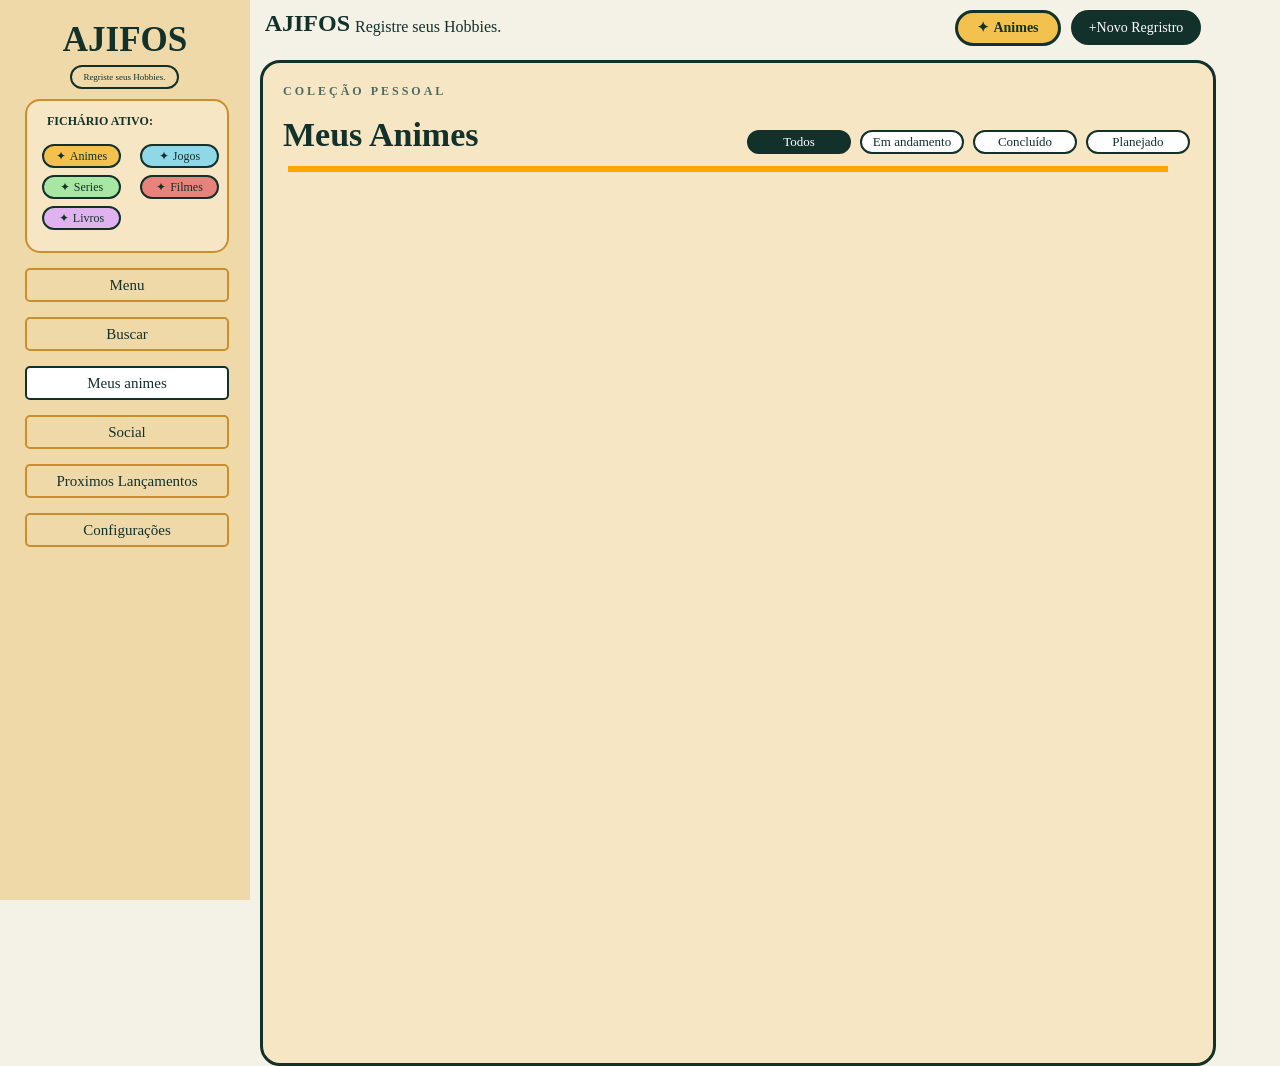
==== animes/menu-anime.html @ 826eac8b "commit inicial" ====
<!DOCTYPE html>
<html lang="pt-br">
<head>
    <meta charset="UTF-8">
    <meta name="viewport" content="width=device-width, initial-scale=1.0">
    <link rel="stylesheet" href="../css/animes/menu.css">
    <title>Meus Animes</title>
</head>
<body>
    <header>
        <h2>AJIFOS</h2>
        <p>Registre seus Hobbies.</p>
        <h3 id="laranja" class="simbolo">Animes</h3>
        <a href="#" id="verde">+Novo Regristro</a>
    </header>
    <nav class="barra">
        <h2>AJIFOS</h2>
        <p>Regriste seus Hobbies.</p>
        <div>
            <h3> FICHÁRIO ATIVO:</h3>
            <a href="menu-anime.html" class="simbolo" id="laranja">Animes</a>
            <a href="../jogos/menu.html" class="simbolo" id="azul-claro">Jogos</a>
            <a href="../series/menu.html" class="simbolo" id="verde-claro">Series</a>
            <a href="../filmes/menu.html" class="simbolo" id="vermelho-claro">Filmes</a>
            <a href="../livros/menu.html" class="simbolo" id="roxo-claro">Livros</a>
        </div>
        <a href="../index.html">Menu</a>   
        <a href="busca.html">Buscar</a> 
        <a href="menu-anime.html" id="branco-borda">Meus animes</a>
        <a href="social.html">Social</a>
        <a href="#">Proximos Lançamentos</a>
        <a href="#">Configurações</a>
    </nav>
    <main>
        <section>
            <h3>COLEÇÃO PESSOAL</h3>
            <H1>Meus Animes</H1>
            <a href="#" id="verde-borda">Todos</a>
            <a href="#">Em andamento</a>
            <a href="#">Concluído</a>
            <a href="#">Planejado</a>
            <h2></h2>
        </section>
    </main>
</body>
</html>
---- css/animes/menu.css ----
@font-face {
    font-family: "Playfair-Display-Bold";
    src: url(../fontes/PlayfairDisplay-Bold.ttf)
    format(truetype);
    font-weight: 700;
    font-display: swap;
}

@font-face {
    font-family: "Inter";
    src: url(../fontes/Inter_18pt-Regular.ttf)
    format(truetype);
    font-weight: 400;
    font-display: swap;
}

*{
    margin: 0;
    padding: 0;
}

body{
    background-color: #f4f1e6;
    color: #12312b;
}

header{
    display:flex;
}

header h2{
    font-family: "Playfair-Display-Bold";
    font-size: 24px;  
    text-align: right;
    width: 350px;
    height: 40px;
    margin: 10px 5px 10px 0px;  
}

header p{
    font-family: "Inter";
    font-size: 14x;
    text-align: left;
    width: 600px;
    margin: 18px 0px 10px;   
}

header h3{
    font-family: "Inter";
    font-size: 14px;
    text-align:center;
    height: 30px;
    width: 100px;
    border-radius: 36px;
    border: #12312b 3px solid;
    line-height: 30px;
    margin: 10px 5px 10px 0px;
}

header a{
    font-family: "Inter";
    font-size: 14px;
    color: #ffffff;
    text-decoration: none;
    text-align: center;
    width: 130px;
    height: 35px;
    border-radius: 36px;
    line-height: 35px;
    margin: 10px 0px 10px 5px;
}

.simbolo::before{
  content: "✦";
  display: inline-block;
  margin-right: 4px;
  color: #12312b;
}

#laranja{
    background-color: #f2c14e;
}

#verde{
    background-color: #12312b;
}

#verde-claro{
    background-color: #a8e6a3;
}

#azul-claro{
    background-color: #8fd8e8;
}

#vermelho-claro{
    background-color: #e8837c;
}

#roxo-claro{
    background-color: #e0b3f0;
}

#branco-borda{
    background-color: white;
    border: #12312b 2px solid;
}

#verde-borda{
    background-color: #12312b;
    color: #ffffff;
}

a{
    text-decoration: none;
}

.barra{
    position: fixed;
    top: 0;
    left: 0;
    width: 250px;
    height: 100vh;
    background-color: #f0d9a8;
    color: #12312b;
    padding: 20px;
    box-sizing: border-box;
    list-style: none;
}

nav h2{
    color: #12312b;
    font-family: "Playfair-Display-Bold";
    font-size: 35px;
    text-align: center;
    margin-bottom: 5px;
}

nav p{
    font-family: "Inter";
    font-size: 9px;
    text-align: center;
    width: 105px;
    height: 20px;
    border: #12312b 2px solid;
    border-radius: 36px;
    line-height: 20px;
    margin-left: 50px;
}

nav div{
    background-color: #f7e6c4;
    border: #c98f2c 2px solid;
    border-radius: 15px;
    line-height: 30px;
    width: 200px;
    height: 150px;
    margin: 10px 0px 0px 5px;
}

nav div h3{
    font-family: "Inter";
    font-size: 12px;
    text-align:left;
    margin: 5px 0px 3px 20px;
}

nav div a{
    font-family: "Inter";
    font-size: 12px;
    text-align: center;
    color: #12312b;
    display: inline-block;
    width: 75px;
    height: 20px;
    line-height: 20px;
    border: #12312b 2px solid;
    border-radius: 36px;
    margin: 5px 0px 0px 15px ;
    
}

nav a{
    font-family: "Inter";
    font-size: 15px;
    text-align:center;
    color: #12312b;
    display: inline-block;
    width: 200px;
    height: 30px;
    line-height: 30px;
    border: #c98f2c 2px solid;
    border-radius: 5px;
    margin: 15px 0px 0px 5px;
}

section{
    background-color: #f7e6c4;
    border: #12312b 3px solid;
    border-radius: 20px;
    width: 950px;
    height: 1000px;
    line-height: 50px;
    margin-left: 260px;
}

section h3{
    font-family: "Inter";
    font-size: 12px;
    margin: 3px 0px 0px 20px;
    letter-spacing: 3px;
    color: #4a6b62;
}

section h1{
    font-family: "Playfair-Display-Bold";
    color:#12312b;
    text-align: left;
    width: 460px;
    margin-left: 20px;
    font-size: 34px;
    margin-top: -15px;
    display: inline-block;
}

section a{
    font-family: "Inter";
    font-size: 13px;
    text-align:center;
    color: #12312b;
    display: inline-block;
    width: 100px;
    height: 20px;
    line-height: 20px;
    border: #12312b 2px solid;
    background-color: #ffffff;
    border-radius: 36px;
    margin-right: 5px;
    margin-top: -15px;
}

section h2::after{
    content: "";
    display: block;
    width: 880px;;
    height: 6px;
    background-color: orange;
    margin-top: 10x;
    margin-left: 25px;
}
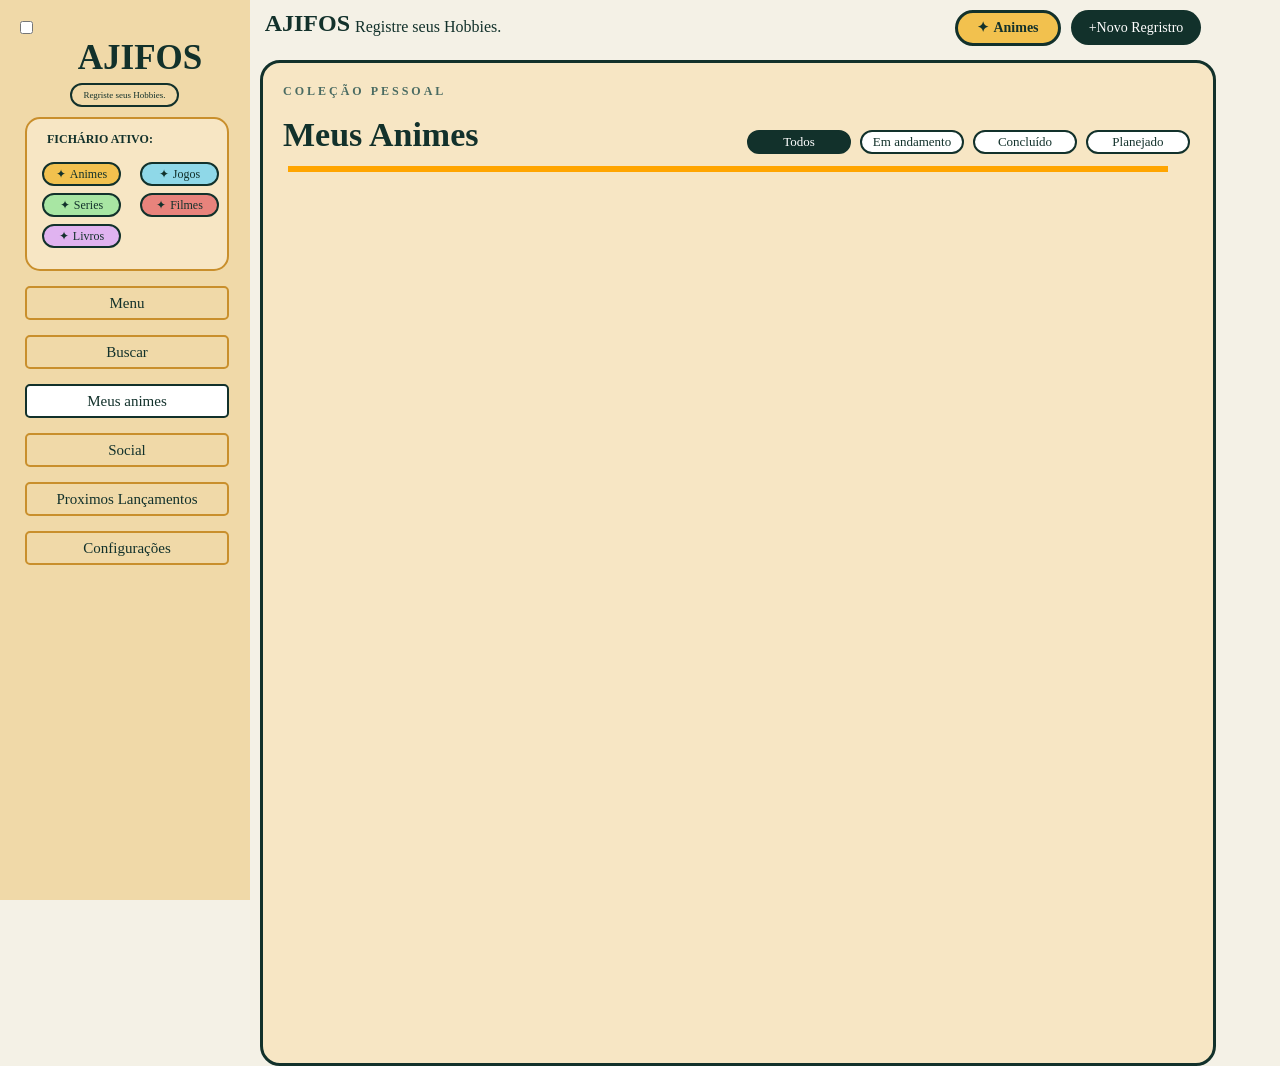
==== commit 0cc09703: "Exibição no celular teste" ====
--- a/animes/menu-anime.html
+++ b/animes/menu-anime.html
@@ -14,7 +14,10 @@
         <a href="#" id="verde">+Novo Regristro</a>
     </header>
     <nav class="barra">
-        <h2>AJIFOS</h2>
+        <input type="checkbox" id="p" class="toggle-sidebar">
+        <label for="toggle-sidebar" class="btn-menu">__Menu</label>
+        <aside class="sidebar">
+            <h2>AJIFOS</h2>
         <p>Regriste seus Hobbies.</p>
         <div>
             <h3> FICHÁRIO ATIVO:</h3>
@@ -30,6 +33,7 @@
         <a href="social.html">Social</a>
         <a href="#">Proximos Lançamentos</a>
         <a href="#">Configurações</a>
+        </aside>
     </nav>
     <main>
         <section>
--- a/css/animes/menu.css
+++ b/css/animes/menu.css
@@ -247,4 +247,40 @@
     background-color: orange;
     margin-top: 10x;
     margin-left: 25px;
+}
+
+.sidebar-toggle {
+  display: none;
+}
+
+.btn-menu {
+  display: none;
+}
+
+.sidebar {
+  width: 240px;
+}
+
+/* Layout mobile (telas até 768px) */
+@media (max-width: 394px) {
+  .btn-menu {
+    display: inline-block;
+    padding: 8px 12px;
+    cursor: pointer;
+  }
+
+  .sidebar {
+    position: fixed;
+    top: 0;
+    left: 0;
+    height: 100vh;
+    transform: translateX(-100%); /* Esconde fora da tela */
+    transition: transform 0.25s ease;
+    z-index: 100;
+  }
+
+  /* Exibe a barra quando o botão/checkbox é ativado */
+  .sidebar-toggle:checked ~ .sidebar {
+    transform: translateX(0);
+  }
 }
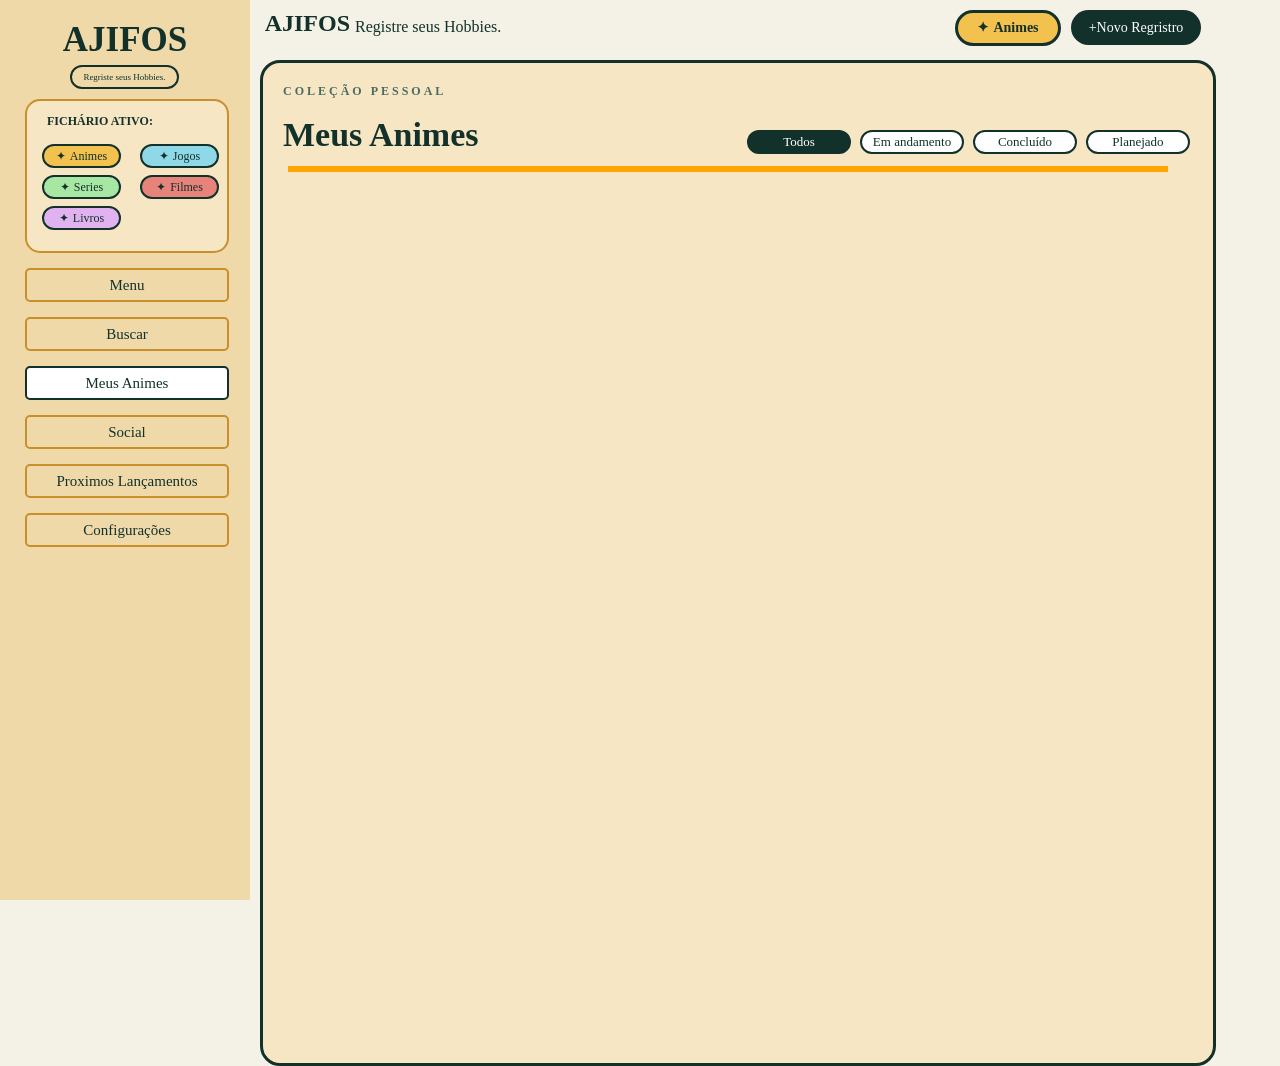
==== commit 5205ad2a: "Correção" ====
--- a/animes/menu-anime.html
+++ b/animes/menu-anime.html
@@ -14,26 +14,22 @@
         <a href="#" id="verde">+Novo Regristro</a>
     </header>
     <nav class="barra">
-        <input type="checkbox" id="p" class="toggle-sidebar">
-        <label for="toggle-sidebar" class="btn-menu">__Menu</label>
-        <aside class="sidebar">
-            <h2>AJIFOS</h2>
+        <h2>AJIFOS</h2>
         <p>Regriste seus Hobbies.</p>
         <div>
             <h3> FICHÁRIO ATIVO:</h3>
-            <a href="menu-anime.html" class="simbolo" id="laranja">Animes</a>
+            <a href="../animes/menu-anime.html" class="simbolo" id="laranja">Animes</a>
             <a href="../jogos/menu.html" class="simbolo" id="azul-claro">Jogos</a>
             <a href="../series/menu.html" class="simbolo" id="verde-claro">Series</a>
-            <a href="../filmes/menu.html" class="simbolo" id="vermelho-claro">Filmes</a>
+            <a href="menu.html" class="simbolo" id="vermelho-claro">Filmes</a>
             <a href="../livros/menu.html" class="simbolo" id="roxo-claro">Livros</a>
         </div>
         <a href="../index.html">Menu</a>   
         <a href="busca.html">Buscar</a> 
-        <a href="menu-anime.html" id="branco-borda">Meus animes</a>
+        <a href="menu-anime.html" id="branco-borda">Meus Animes</a>
         <a href="social.html">Social</a>
         <a href="#">Proximos Lançamentos</a>
         <a href="#">Configurações</a>
-        </aside>
     </nav>
     <main>
         <section>
--- a/css/animes/menu.css
+++ b/css/animes/menu.css
@@ -248,39 +248,3 @@
     margin-top: 10x;
     margin-left: 25px;
 }
-
-.sidebar-toggle {
-  display: none;
-}
-
-.btn-menu {
-  display: none;
-}
-
-.sidebar {
-  width: 240px;
-}
-
-/* Layout mobile (telas até 768px) */
-@media (max-width: 394px) {
-  .btn-menu {
-    display: inline-block;
-    padding: 8px 12px;
-    cursor: pointer;
-  }
-
-  .sidebar {
-    position: fixed;
-    top: 0;
-    left: 0;
-    height: 100vh;
-    transform: translateX(-100%); /* Esconde fora da tela */
-    transition: transform 0.25s ease;
-    z-index: 100;
-  }
-
-  /* Exibe a barra quando o botão/checkbox é ativado */
-  .sidebar-toggle:checked ~ .sidebar {
-    transform: translateX(0);
-  }
-}
